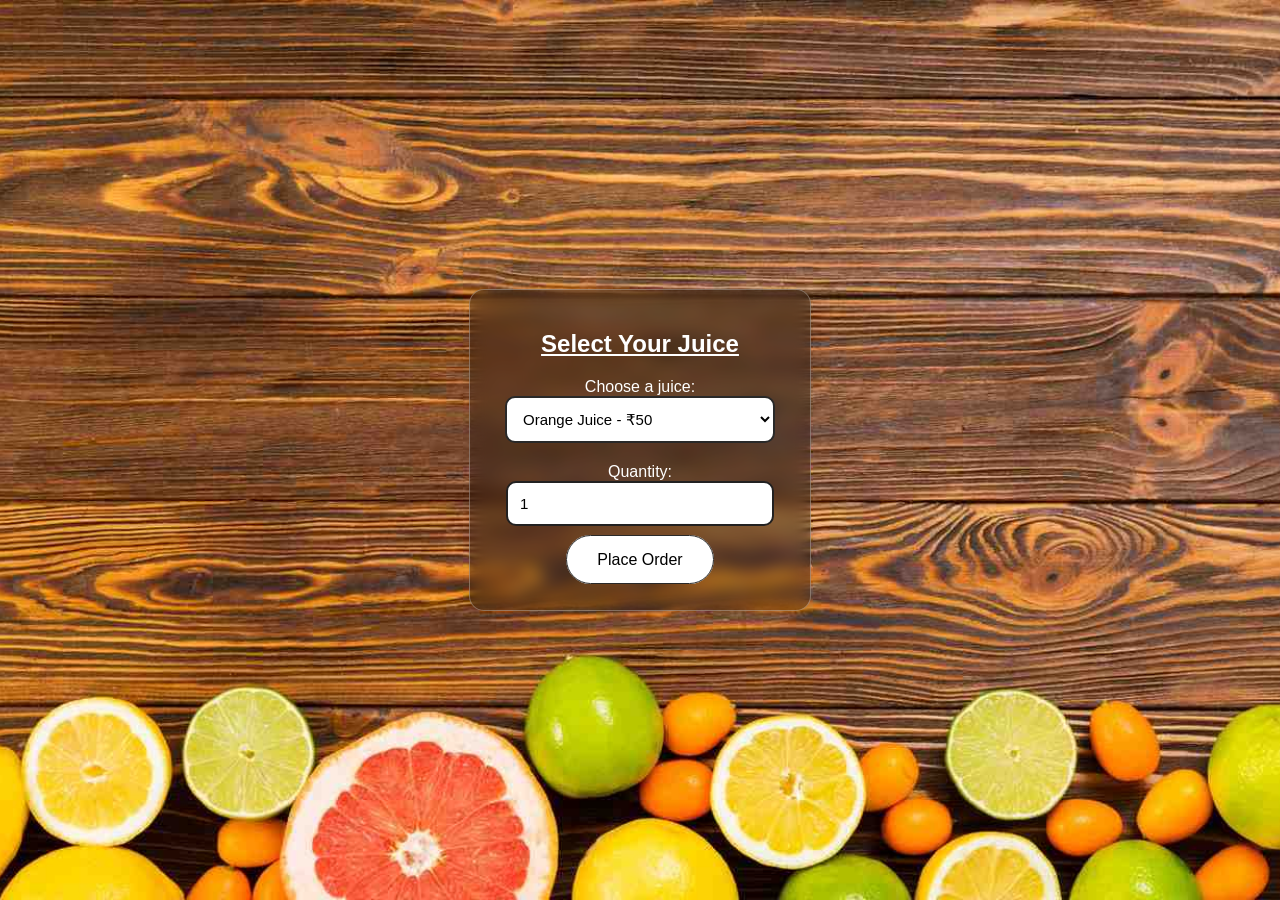
==== juice_orders.html @ 70655a5d "Add files via upload" ====
<!DOCTYPE html>
<html lang="en">
<head>
    <meta charset="UTF-8">
    <meta name="viewport" content="width=device-width, initial-scale=1.0">
    <title>CSS Popup Animation</title>
    <style>
    body {
            font-family: Arial, sans-serif;
            margin: 0;
            padding: 0;
            display: flex;
            justify-content: center;
            align-items: center;
            height: 100vh;
            background-image: url(images/fruit-frame-wooden-background.jpg) ;
            background-size: cover;
            background-position: center;
            
            
            
            
        }

    .orderselect {
        width: 300px;
        height: 280px;
        background: rgba(0,0,0,0.3);
        color: white;
        backdrop-filter: blur(8px);
        border: 1px solid rgba(255, 255, 255, 0.3) ;
        border-radius: 15px;
        box-shadow: 0 0 10px rgba(0, 0, 0, 0.1);
        text-align: center;
        font-family: Arial, sans-serif;
        padding: 20px;
        
    }

    .orderselect select {
            width: 90%;
            padding: 12px;
            font-size: 15px;
            border: 2px solid #292929;
            border-radius: 10px;
            background-color: white;
            cursor: pointer;
            margin-bottom: 20px;
    
    
    }

   
    #popup-toggle {
        display: none;
        }

    .orderselect input[type="number"] {
            width: 80%;
            padding: 12px;
            font-size: 15px;
            border: 2px solid #222121;
            border-radius: 10px;
            margin-bottom: 25px;
        }


        .popup-btn {
            padding: 15px 30px;
            font-size: 16px;
            color: rgb(0, 0, 0);
            background-color: #ffffff;
            border: 1px solid #292929;
            border-radius: 25px;
            cursor: pointer;
            transform: scale(1);
            
            
        
        }

        .popup-btn:hover {
           
            transition: linear 0.25s ;
            transform: scale(1.01);
            font-size: 18px;
            padding: 15px 30px;
        }

    
        .popup {
            position: fixed;
            bottom: 20px;
            right: 20px;
            height: 300px;
            background-color: white;
            padding: 20px;
            border-radius: 10px;
            border-top-right-radius: 40px;
            box-shadow: 0 5px 20px rgba(0, 0, 0, 0.3);
            transform: translateX(400px) translateY(50px);
            opacity: 0;
            transition: all 0.4s;
        }

    
        #popup-toggle:checked ~ .popup {
            transform: translateX(0) translateY(0);
            opacity: 1;
            animation: hidepopup 0.4s 2s forwards;
        }

        @keyframes hidePopup {
            to {
                transform: translateX(400px) translateY(50px);
                opacity: 0;
            }
        }

    
        .popup h2 {
            margin: 0 0 10px 0;
            font-size: 20px;
            color: #333;
        }

        .popup p {
            margin: 0;
            font-size: 14px;
            color: #666;
            line-height: 1.5;
        }
        .grid {
            width: 800px;
            margin-left: 50%;
            margin-right: 50%;

        }

    </style>
</head>

<body>

    <div class="grid" style="place-items: center; display: grid;">
            <div class="orderselect">
                
                <h2 style="text-decoration: underline;font-weight: bolder;">Select Your Juice</h2>
                
                
                <label for="juice" >Choose a juice:</label>
                    <select id="juice" name="juice">
                        <option value="orange" class="juice">Orange Juice - ₹50</option>
                        <option value="strawberry"class="juice">Strawberry Juice - ₹70</option>
                        <option value="apple"class="juice">Apple Juice - ₹60</option>
                        <option value="mango"class="juice">Mango Juice - ₹60</option>
                        <option value="pineapple"class="juice">Pineapple Juice - ₹60</option>
                    </select>
                    
                    <label for="quantity">Quantity:</label>
                    <input type="number" id="quantity" name="quantity" min="1" max="100" value="1">
                    

                    <input type="checkbox" id="popup-toggle">
                    <label for="popup-toggle" class="popup-btn"> Place Order </label>
                    
                    <div class="popup" >
                        <br><br><br>
                        <h2 style="font-family: Arial, Helvetica, sans-serif;font-weight: bolder;font-size: 30px;">✅ Success!</h2>
                        <br><br><br>
                        <p>Your order has been succesefully placed !! </p>
                        <br>
                        <p> Explore more flavours by visiting to our website</p>
                        <br><br>
                        <a href="Home_page.html" style="text-decoration: none; color: blue; font-weight: bold;"> Visit Us </a>
                    </div>
            </div>
    </div>





</body>
</html>
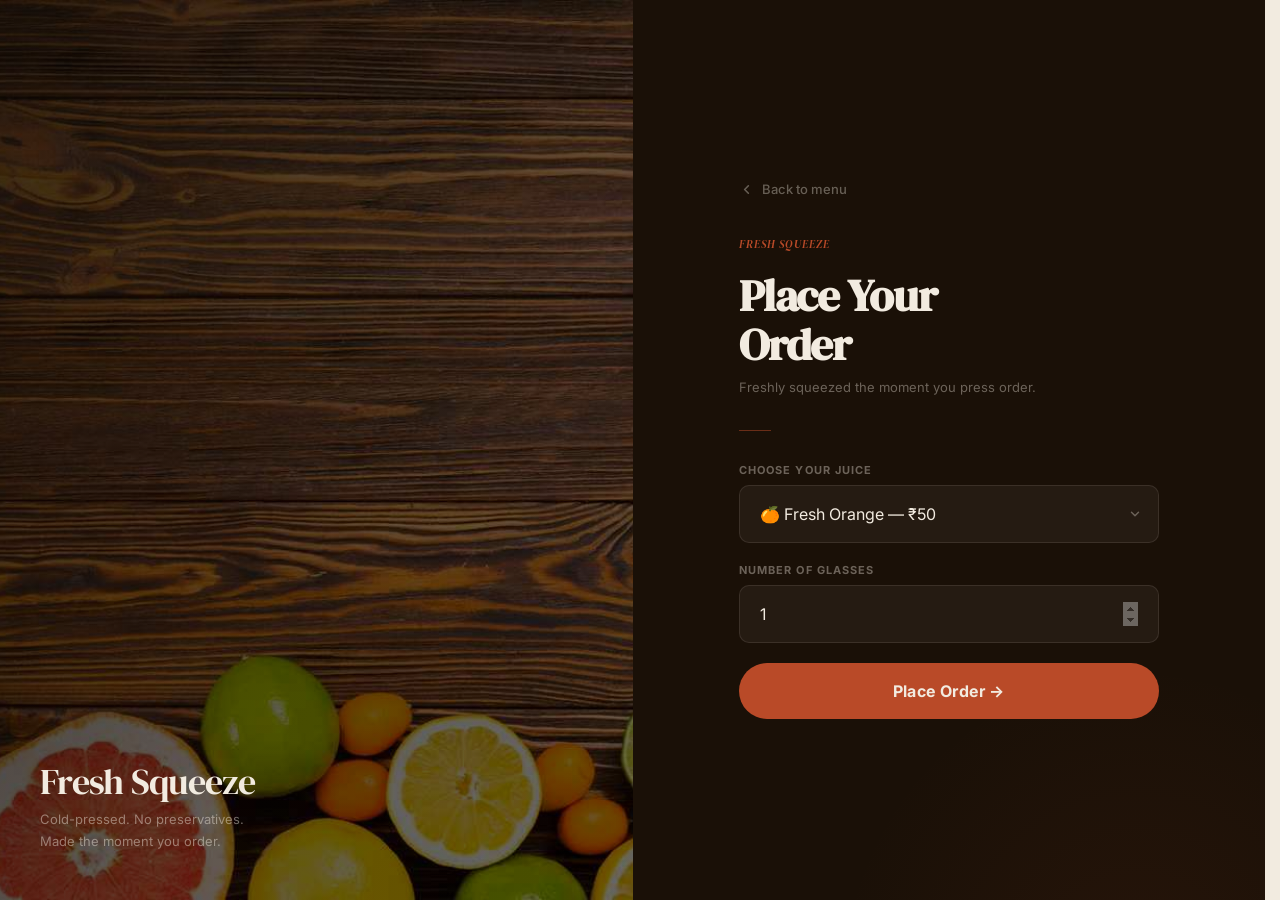
==== commit 3c309d16: "Add files via upload" ====
--- a/juice_orders.html
+++ b/juice_orders.html
@@ -1,185 +1,108 @@
-<!DOCTYPE html>
-<html lang="en">
-<head>
-    <meta charset="UTF-8">
-    <meta name="viewport" content="width=device-width, initial-scale=1.0">
-    <title>CSS Popup Animation</title>
-    <style>
-    body {
-            font-family: Arial, sans-serif;
-            margin: 0;
-            padding: 0;
-            display: flex;
-            justify-content: center;
-            align-items: center;
-            height: 100vh;
-            background-image: url(images/fruit-frame-wooden-background.jpg) ;
-            background-size: cover;
-            background-position: center;
-            
-            
-            
-            
-        }
-
-    .orderselect {
-        width: 300px;
-        height: 280px;
-        background: rgba(0,0,0,0.3);
-        color: white;
-        backdrop-filter: blur(8px);
-        border: 1px solid rgba(255, 255, 255, 0.3) ;
-        border-radius: 15px;
-        box-shadow: 0 0 10px rgba(0, 0, 0, 0.1);
-        text-align: center;
-        font-family: Arial, sans-serif;
-        padding: 20px;
-        
-    }
-
-    .orderselect select {
-            width: 90%;
-            padding: 12px;
-            font-size: 15px;
-            border: 2px solid #292929;
-            border-radius: 10px;
-            background-color: white;
-            cursor: pointer;
-            margin-bottom: 20px;
-    
-    
-    }
-
-   
-    #popup-toggle {
-        display: none;
-        }
-
-    .orderselect input[type="number"] {
-            width: 80%;
-            padding: 12px;
-            font-size: 15px;
-            border: 2px solid #222121;
-            border-radius: 10px;
-            margin-bottom: 25px;
-        }
-
-
-        .popup-btn {
-            padding: 15px 30px;
-            font-size: 16px;
-            color: rgb(0, 0, 0);
-            background-color: #ffffff;
-            border: 1px solid #292929;
-            border-radius: 25px;
-            cursor: pointer;
-            transform: scale(1);
-            
-            
-        
-        }
-
-        .popup-btn:hover {
-           
-            transition: linear 0.25s ;
-            transform: scale(1.01);
-            font-size: 18px;
-            padding: 15px 30px;
-        }
-
-    
-        .popup {
-            position: fixed;
-            bottom: 20px;
-            right: 20px;
-            height: 300px;
-            background-color: white;
-            padding: 20px;
-            border-radius: 10px;
-            border-top-right-radius: 40px;
-            box-shadow: 0 5px 20px rgba(0, 0, 0, 0.3);
-            transform: translateX(400px) translateY(50px);
-            opacity: 0;
-            transition: all 0.4s;
-        }
-
-    
-        #popup-toggle:checked ~ .popup {
-            transform: translateX(0) translateY(0);
-            opacity: 1;
-            animation: hidepopup 0.4s 2s forwards;
-        }
-
-        @keyframes hidePopup {
-            to {
-                transform: translateX(400px) translateY(50px);
-                opacity: 0;
-            }
-        }
-
-    
-        .popup h2 {
-            margin: 0 0 10px 0;
-            font-size: 20px;
-            color: #333;
-        }
-
-        .popup p {
-            margin: 0;
-            font-size: 14px;
-            color: #666;
-            line-height: 1.5;
-        }
-        .grid {
-            width: 800px;
-            margin-left: 50%;
-            margin-right: 50%;
-
-        }
-
-    </style>
-</head>
-
-<body>
-
-    <div class="grid" style="place-items: center; display: grid;">
-            <div class="orderselect">
-                
-                <h2 style="text-decoration: underline;font-weight: bolder;">Select Your Juice</h2>
-                
-                
-                <label for="juice" >Choose a juice:</label>
-                    <select id="juice" name="juice">
-                        <option value="orange" class="juice">Orange Juice - ₹50</option>
-                        <option value="strawberry"class="juice">Strawberry Juice - ₹70</option>
-                        <option value="apple"class="juice">Apple Juice - ₹60</option>
-                        <option value="mango"class="juice">Mango Juice - ₹60</option>
-                        <option value="pineapple"class="juice">Pineapple Juice - ₹60</option>
-                    </select>
-                    
-                    <label for="quantity">Quantity:</label>
-                    <input type="number" id="quantity" name="quantity" min="1" max="100" value="1">
-                    
-
-                    <input type="checkbox" id="popup-toggle">
-                    <label for="popup-toggle" class="popup-btn"> Place Order </label>
-                    
-                    <div class="popup" >
-                        <br><br><br>
-                        <h2 style="font-family: Arial, Helvetica, sans-serif;font-weight: bolder;font-size: 30px;">✅ Success!</h2>
-                        <br><br><br>
-                        <p>Your order has been succesefully placed !! </p>
-                        <br>
-                        <p> Explore more flavours by visiting to our website</p>
-                        <br><br>
-                        <a href="Home_page.html" style="text-decoration: none; color: blue; font-weight: bold;"> Visit Us </a>
-                    </div>
-            </div>
-    </div>
-
-
-
-
-
-</body>
+<!DOCTYPE html>
+<html lang="en">
+<head>
+  <meta charset="UTF-8">
+  <meta name="viewport" content="width=device-width, initial-scale=1.0">
+  <meta name="description" content="Order fresh, cold-pressed juice from Fresh Squeeze. Choose your flavour and quantity — made the moment you order.">
+  <title>Place Order — Fresh Squeeze</title>
+  <link rel="stylesheet" href="stylesheet.css">
+  <link rel="preconnect" href="https://fonts.googleapis.com">
+  <link rel="preconnect" href="https://fonts.gstatic.com" crossorigin>
+  <link href="https://fonts.googleapis.com/css2?family=Inter:ital,wght@0,300;0,400;0,500;0,600;0,700;0,800;0,900;1,300&family=DM+Serif+Display:ital@0;1&display=swap" rel="stylesheet">
+</head>
+<body>
+
+  <div class="order-page" role="main">
+
+    <!-- ── Left decorative panel (desktop) ───────────────── -->
+    <div class="order-page__panel-left" aria-hidden="true">
+      <img src="images/fruit-frame-wooden-background.jpg" alt="">
+      <div class="order-page__panel-overlay"></div>
+      <div class="order-page__panel-text">
+        <div class="order-page__panel-brand">Fresh Squeeze</div>
+        <p class="order-page__panel-tag">Cold-pressed. No preservatives.<br>Made the moment you order.</p>
+      </div>
+    </div>
+
+    <!-- ── Right form panel ──────────────────────────────── -->
+    <div class="order-page__right">
+      <div class="order-card">
+
+        <!-- Back link -->
+        <a href="index.html" class="order-card__back" id="back-to-home">
+          <svg width="15" height="15" viewBox="0 0 24 24" fill="none" stroke="currentColor" stroke-width="2.5" stroke-linecap="round" stroke-linejoin="round" aria-hidden="true">
+            <polyline points="15 18 9 12 15 6"></polyline>
+          </svg>
+          Back to menu
+        </a>
+
+        <!-- Identity -->
+        <div class="order-card__logo" aria-hidden="true">Fresh Squeeze</div>
+
+        <!-- Heading -->
+        <h1 class="order-card__title">Place Your<br>Order</h1>
+        <p class="order-card__sub">Freshly squeezed the moment you press order.</p>
+
+        <!-- Visual separator — same terracotta language as kickers -->
+        <div class="order-card__divider" aria-hidden="true"></div>
+
+        <!-- Hidden checkbox — powers the CSS popup -->
+        <input type="checkbox" id="popup-toggle" aria-hidden="true">
+
+        <!-- Juice selector -->
+        <div class="form-group">
+          <label class="form-label" for="juice">Choose your juice</label>
+          <select class="form-control form-control--select" id="juice" name="juice" aria-required="true">
+            <option value="orange">🍊 Fresh Orange — ₹50</option>
+            <option value="strawberry">🍓 Strawberry Bliss — ₹70</option>
+            <option value="apple">🍏 Crisp Apple — ₹60</option>
+            <option value="mango">🥭 Tropical Mango — ₹60</option>
+            <option value="pineapple">🍍 Golden Pineapple — ₹60</option>
+          </select>
+        </div>
+
+        <!-- Quantity -->
+        <div class="form-group">
+          <label class="form-label" for="quantity">Number of glasses</label>
+          <input
+            class="form-control"
+            type="number"
+            id="quantity"
+            name="quantity"
+            min="1"
+            max="100"
+            value="1"
+            aria-label="Number of glasses"
+          >
+        </div>
+
+        <!-- Submit — label triggers the hidden checkbox -->
+        <label
+          for="popup-toggle"
+          class="btn-submit"
+          id="submit-order-btn"
+          role="button"
+          tabindex="0"
+          onkeydown="if(event.key==='Enter'||event.key===' ')this.click()"
+          aria-label="Place your juice order"
+        >
+          Place Order →
+        </label>
+
+        <!-- Success toast (CSS-only, driven by :checked) -->
+        <div class="order-toast" role="status" aria-live="polite" aria-label="Order confirmation">
+          <span class="order-toast__icon" aria-hidden="true">✅</span>
+          <div>
+            <div class="order-toast__title">Order Placed!</div>
+            <p class="order-toast__msg">Your juice is being pressed right now — it'll be ready in minutes.</p>
+            <a href="index.html" class="order-toast__link" id="toast-home-link">Explore more flavours →</a>
+          </div>
+        </div>
+
+      </div>
+    </div>
+
+  </div>
+
+</body>
 </html>
--- a/stylesheet.css
+++ b/stylesheet.css
@@ -0,0 +1,1567 @@
+/* ============================================================
+   FRESH SQUEEZE — Refined Editorial Stylesheet
+   Deliberately unique. Cohesive. Polished.
+   ============================================================ */
+
+/* ─── Google Fonts ───────────────────────────────────────── */
+@import url('https://fonts.googleapis.com/css2?family=Inter:ital,wght@0,300;0,400;0,500;0,600;0,700;0,800;0,900;1,300&family=DM+Serif+Display:ital@0;1&display=swap');
+
+/* ─── Design Tokens ──────────────────────────────────────── */
+:root {
+  /* Core palette */
+  --c-ink:         #0E0A06;
+  --c-earth:       #1A1007;
+  --c-earth-deep:  #110C04;   /* footer separator, slightly darker than sections */
+  --c-terracotta:  #B94A28;
+  --c-rust:        #8A3015;
+  --c-cream:       #F2EBE0;
+  --c-parchment:   #EDE3D5;
+  --c-sand:        #9E8C7A;   /* refined — was too light at #C9BAA8, lacked contrast */
+  --c-sand-light:  #C9BAA8;   /* use for very subtle decorative text */
+  --c-sage:        #3D6B5E;
+
+  /* Typography */
+  --f-display: 'DM Serif Display', Georgia, serif;
+  --f-body:    'Inter', system-ui, -apple-system, sans-serif;
+
+  /* Type scale */
+  --t-xs:   0.6875rem;   /* 11px */
+  --t-sm:   0.8125rem;   /* 13px */
+  --t-base: 1rem;        /* 16px */
+  --t-md:   1.125rem;    /* 18px */
+  --t-lg:   1.375rem;    /* 22px */
+  --t-xl:   1.75rem;     /* 28px */
+  --t-2xl:  2.25rem;     /* 36px */
+  --t-3xl:  3rem;        /* 48px */
+  --t-4xl:  4rem;        /* 64px */
+  --t-huge: clamp(3.75rem, 8.5vw, 7rem);
+
+  /* Spacing — 4px base, doubled intervals */
+  --s-1:  0.25rem;   /*  4px */
+  --s-2:  0.5rem;    /*  8px */
+  --s-3:  0.75rem;   /* 12px */
+  --s-4:  1rem;      /* 16px */
+  --s-5:  1.25rem;   /* 20px */
+  --s-6:  1.5rem;    /* 24px */
+  --s-8:  2rem;      /* 32px */
+  --s-10: 2.5rem;    /* 40px */
+  --s-12: 3rem;      /* 48px */
+  --s-16: 4rem;      /* 64px */
+  --s-20: 5rem;      /* 80px */
+  --s-24: 6rem;      /* 96px */
+  --s-32: 8rem;      /* 128px */
+
+  /* Section rhythm — shared vertical padding for all full-width sections */
+  --section-v: var(--s-24);
+
+  /* Radii */
+  --r-sm:   4px;
+  --r-md:   10px;
+  --r-lg:   18px;
+  --r-xl:   26px;
+  --r-pill: 9999px;
+
+  /* Shadows */
+  --sh-card: 0 2px 8px rgba(14,10,6,0.06), 0 6px 32px rgba(14,10,6,0.04);
+  --sh-lift: 0 12px 48px rgba(14,10,6,0.14), 0 4px 12px rgba(14,10,6,0.06);
+  --sh-terra: 0 6px 28px rgba(185,74,40,0.28);
+
+  /* Easing */
+  --ease-out:  cubic-bezier(0.22, 1, 0.36, 1);
+  --ease-expo: cubic-bezier(0.16, 1, 0.3, 1);
+  --dur-fast:  160ms;
+  --dur-mid:   300ms;
+  --dur-slow:  560ms;
+
+  --nav-h: 68px;
+}
+
+/* ─── Reset ──────────────────────────────────────────────── */
+*, *::before, *::after { box-sizing: border-box; margin: 0; padding: 0; }
+
+html {
+  scroll-behavior: smooth;
+  font-size: 16px;
+  /* Prevent layout shift from scrollbar appearing */
+  scrollbar-gutter: stable;
+}
+
+body {
+  font-family: var(--f-body);
+  color: var(--c-ink);
+  background: var(--c-cream);
+  overflow-x: hidden;
+  -webkit-font-smoothing: antialiased;
+  -moz-osx-font-smoothing: grayscale;
+}
+
+img { display: block; max-width: 100%; }
+a { text-decoration: none; color: inherit; }
+address { font-style: normal; }
+
+/* ─── Reveal utility — CSS scroll-driven, zero JS ──────── */
+/*
+  Fallback (browsers without animation-timeline: view):
+  elements are always visible — no hidden flash, graceful.
+*/
+.u-reveal,
+.u-reveal--left { opacity: 1; transform: none; }
+
+/*
+  Progressive enhancement: where supported, elements animate
+  in from below / left as they enter the viewport.
+*/
+@supports (animation-timeline: view()) {
+  @keyframes reveal-up {
+    from { opacity: 0; transform: translateY(22px); }
+    to   { opacity: 1; transform: none; }
+  }
+  @keyframes reveal-left {
+    from { opacity: 0; transform: translateX(-22px); }
+    to   { opacity: 1; transform: none; }
+  }
+
+  .u-reveal {
+    animation: reveal-up linear both;
+    animation-timeline: view();
+    animation-range: entry 0% entry 24%;
+  }
+  .u-reveal--left {
+    animation: reveal-left linear both;
+    animation-timeline: view();
+    animation-range: entry 0% entry 24%;
+  }
+
+  /* Stagger siblings by shifting the entry range slightly */
+  .u-delay-1 { animation-range: entry 3%  entry 27%; }
+  .u-delay-2 { animation-range: entry 6%  entry 30%; }
+  .u-delay-3 { animation-range: entry 10% entry 34%; }
+  .u-delay-4 { animation-range: entry 14% entry 38%; }
+}
+
+/* ─── Shared kicker pattern ──────────────────────────────── */
+/*
+  All section kickers follow the same visual grammar:
+  — line — LABEL TEXT —
+  This creates visual rhythm across all sections.
+*/
+.kicker {
+  display: inline-flex;
+  align-items: center;
+  gap: var(--s-3);
+  font-size: var(--t-xs);
+  font-weight: 700;
+  letter-spacing: 0.14em;
+  text-transform: uppercase;
+  color: var(--c-terracotta);
+  margin-bottom: var(--s-4);
+}
+
+.kicker::before {
+  content: '';
+  display: block;
+  width: 24px;
+  height: 1.5px;
+  background: var(--c-terracotta);
+  flex-shrink: 0;
+}
+
+/* On dark backgrounds the kicker colour is the same terracotta — it works */
+
+/* Hide the checkbox — it only acts as state holder */
+.nav-toggle__input { display: none; }
+
+/* ─── NAV ────────────────────────────────────────────────── */
+/*
+  Fallback (no scroll-driven animation support):
+  nav is always frosted glass — readable on all backgrounds.
+*/
+.nav {
+  position: fixed;
+  top: 0; left: 0; right: 0;
+  z-index: 200;
+  height: var(--nav-h);
+  display: flex;
+  align-items: center;
+  pointer-events: none;
+  /* Frosted default — always readable */
+  background: rgba(242, 235, 224, 0.94);
+  backdrop-filter: blur(20px) saturate(160%);
+  -webkit-backdrop-filter: blur(20px) saturate(160%);
+  border-bottom: 1px solid rgba(14,10,6,0.07);
+}
+
+/*
+  Progressive enhancement: scroll-driven animation.
+  At scroll=0  → nav is fully transparent (on dark hero).
+  At scroll=80px → nav fully frosted (on any other section).
+  Chrome 115+, Firefox 110+, Safari 18+ support this.
+*/
+@supports (animation-timeline: scroll()) {
+  @keyframes nav-frost {
+    from {
+      background: rgba(242,235,224,0);
+      backdrop-filter: blur(0px);
+      -webkit-backdrop-filter: blur(0px);
+      border-bottom-color: transparent;
+    }
+    to {
+      background: rgba(242,235,224,0.94);
+      backdrop-filter: blur(20px) saturate(160%);
+      -webkit-backdrop-filter: blur(20px) saturate(160%);
+      border-bottom-color: rgba(14,10,6,0.07);
+    }
+  }
+  .nav {
+    background: rgba(242,235,224,0);
+    backdrop-filter: blur(0px);
+    -webkit-backdrop-filter: blur(0px);
+    border-bottom-color: transparent;
+    animation: nav-frost linear both;
+    animation-timeline: scroll(root block);
+    animation-range: 0px 80px;
+  }
+}
+
+.nav__inner {
+  width: 100%;
+  padding: 0 var(--s-10);
+  display: flex;
+  align-items: center;
+  justify-content: space-between;
+  pointer-events: all;
+}
+
+.nav__logo {
+  font-family: var(--f-display);
+  font-size: 1.2rem;
+  letter-spacing: -0.01em;
+  line-height: 1;
+  /* Fallback: always ink (readable on frosted nav) */
+  color: var(--c-ink);
+}
+/* Scroll-driven: cream at top → ink when scrolled */
+@supports (animation-timeline: scroll()) {
+  @keyframes nav-logo {
+    from { color: var(--c-cream); }
+    to   { color: var(--c-ink); }
+  }
+  .nav__logo {
+    color: var(--c-cream);
+    animation: nav-logo linear both;
+    animation-timeline: scroll(root block);
+    animation-range: 0px 80px;
+  }
+}
+
+.nav__cta {
+  font-size: var(--t-sm);
+  font-weight: 700;
+  color: var(--c-cream);
+  background: var(--c-terracotta);
+  padding: 0.45rem var(--s-5);
+  border-radius: var(--r-pill);
+  letter-spacing: 0.01em;
+  line-height: 1.5;
+  transition: background var(--dur-fast), box-shadow var(--dur-mid), transform var(--dur-fast);
+}
+.nav__cta:hover {
+  background: var(--c-rust);
+  box-shadow: var(--sh-terra);
+  transform: translateY(-1px);
+}
+
+.nav__links {
+  display: flex;
+  align-items: center;
+  gap: var(--s-8);
+  list-style: none;
+}
+.nav__links a {
+  font-size: var(--t-sm);
+  font-weight: 500;
+  letter-spacing: 0.01em;
+  position: relative;
+  /* Fallback: always sand (readable on frosted nav) */
+  color: var(--c-sand);
+  transition: color var(--dur-fast);
+}
+/* Scroll-driven: bright cream at top → sand when scrolled */
+@supports (animation-timeline: scroll()) {
+  @keyframes nav-link {
+    from { color: rgba(242,235,224,0.75); }
+    to   { color: var(--c-sand); }
+  }
+  .nav__links a {
+    color: rgba(242,235,224,0.75);
+    animation: nav-link linear both;
+    animation-timeline: scroll(root block);
+    animation-range: 0px 80px;
+  }
+}
+.nav__links a:hover { color: var(--c-ink); }
+
+/* Animated underline on hover */
+.nav__links a::after {
+  content: '';
+  position: absolute;
+  bottom: -2px; left: 0;
+  width: 100%; height: 1px;
+  background: currentColor;
+  transform: scaleX(0);
+  transform-origin: right;
+  transition: transform var(--dur-mid) var(--ease-expo);
+}
+.nav__links a:hover::after {
+  transform: scaleX(1);
+  transform-origin: left;
+}
+
+/* ── Hamburger label — visible on mobile only ────────────── */
+.nav__hamburger {
+  display: none;               /* shown via media query */
+  flex-direction: column;
+  justify-content: center;
+  align-items: center;
+  gap: 5px;
+  width: 40px;
+  height: 40px;
+  cursor: pointer;
+  padding: 6px;
+  border-radius: var(--r-md);
+  transition: background var(--dur-fast);
+  flex-shrink: 0;
+  user-select: none;
+}
+.nav__hamburger:hover { background: rgba(242,235,224,0.10); }
+
+.nav__hamburger-line {
+  display: block;
+  width: 22px;
+  height: 1.5px;
+  border-radius: 2px;
+  transform-origin: center;
+  /* Fallback: always ink to match frosted nav */
+  background: var(--c-ink);
+  transition:
+    transform 0.35s var(--ease-expo),
+    opacity   0.25s var(--ease-out),
+    background var(--dur-mid);
+}
+/* Scroll-driven: cream at top → ink when scrolled */
+@supports (animation-timeline: scroll()) {
+  @keyframes nav-line {
+    from { background: var(--c-cream); }
+    to   { background: var(--c-ink); }
+  }
+  .nav__hamburger-line {
+    background: var(--c-cream);
+    animation: nav-line linear both;
+    animation-timeline: scroll(root block);
+    animation-range: 0px 80px;
+  }
+}
+
+/* ✕ animation when checkbox is checked */
+#nav-toggle:checked ~ nav .nav__hamburger-line:nth-child(1) {
+  transform: translateY(6.5px) rotate(45deg);
+}
+#nav-toggle:checked ~ nav .nav__hamburger-line:nth-child(2) {
+  opacity: 0;
+  transform: scaleX(0);
+}
+#nav-toggle:checked ~ nav .nav__hamburger-line:nth-child(3) {
+  transform: translateY(-6.5px) rotate(-45deg);
+}
+
+/* ── Mobile nav drawer — driven by checkbox, no JS ────────── */
+.mobile-nav {
+  position: fixed;
+  top: var(--nav-h);
+  left: 0; right: 0;
+  z-index: 190;
+  background: var(--c-earth);
+  border-bottom: 1px solid rgba(242,235,224,0.08);
+  padding: var(--s-6) var(--s-6) var(--s-8);
+  display: flex;
+  flex-direction: column;
+  gap: var(--s-6);
+  /* Hidden state */
+  transform: translateY(-8px);
+  opacity: 0;
+  pointer-events: none;
+  visibility: hidden;
+  transition:
+    transform 0.38s var(--ease-expo),
+    opacity   0.32s var(--ease-out),
+    visibility 0s linear 0.38s;
+}
+/* Open state: checkbox sibling selector — no JS at all */
+#nav-toggle:checked ~ .mobile-nav {
+  transform: translateY(0);
+  opacity: 1;
+  pointer-events: all;
+  visibility: visible;
+  transition:
+    transform 0.38s var(--ease-expo),
+    opacity   0.32s var(--ease-out),
+    visibility 0s linear 0s;
+}
+
+.mobile-nav__links {
+  list-style: none;
+  display: flex;
+  flex-direction: column;
+  gap: 2px;
+}
+.mobile-nav__link {
+  display: block;
+  padding: var(--s-4) var(--s-2);
+  font-size: var(--t-xl);
+  font-family: var(--f-display);
+  color: rgba(242,235,224,0.65);
+  letter-spacing: -0.01em;
+  border-bottom: 1px solid rgba(242,235,224,0.06);
+  transition: color var(--dur-fast), padding-left var(--dur-mid) var(--ease-expo);
+  text-decoration: none;
+}
+.mobile-nav__link:hover {
+  color: var(--c-cream);
+  padding-left: var(--s-4);
+}
+
+.mobile-nav__cta {
+  display: inline-flex;
+  align-items: center;
+  gap: var(--s-2);
+  padding: var(--s-4) var(--s-6);
+  background: var(--c-terracotta);
+  color: var(--c-cream);
+  font-size: var(--t-base);
+  font-weight: 700;
+  border-radius: var(--r-pill);
+  letter-spacing: 0.02em;
+  width: 100%;
+  justify-content: center;
+  transition: background var(--dur-fast), box-shadow var(--dur-mid);
+  text-decoration: none;
+  margin-top: var(--s-2);
+}
+.mobile-nav__cta:hover {
+  background: var(--c-rust);
+  box-shadow: var(--sh-terra);
+}
+
+/* ─── HERO — asymmetric split ────────────────────────────── */
+.hero {
+  display: grid;
+  grid-template-columns: 55fr 45fr;
+  min-height: 100vh;
+}
+
+.hero__left {
+  background: var(--c-earth);
+  position: relative;
+  display: flex;
+  flex-direction: column;
+  justify-content: center;          /* centred vertically — more balanced */
+  padding: calc(var(--nav-h) + var(--s-16)) var(--s-10) var(--s-16);
+  overflow: hidden;
+}
+
+.hero__left-texture {
+  position: absolute;
+  inset: 0;
+  background:
+    radial-gradient(ellipse 65% 55% at 110% 95%, rgba(185,74,40,0.16) 0%, transparent 60%),
+    radial-gradient(ellipse 45% 45% at -10% 15%, rgba(61,107,94,0.10) 0%, transparent 55%);
+  pointer-events: none;
+}
+
+.hero__eyebrow {
+  display: flex;
+  align-items: center;
+  gap: var(--s-3);
+  font-size: var(--t-xs);
+  font-weight: 700;
+  letter-spacing: 0.14em;
+  text-transform: uppercase;
+  color: var(--c-terracotta);
+  margin-bottom: var(--s-6);
+  opacity: 0;
+  animation: hero-rise 0.8s var(--ease-expo) 0.3s forwards;
+}
+.hero__eyebrow-line {
+  display: block;
+  width: 28px;
+  height: 1.5px;
+  background: var(--c-terracotta);
+}
+
+.hero__title {
+  font-family: var(--f-display);
+  font-size: var(--t-huge);
+  color: var(--c-cream);
+  line-height: 1.04;
+  letter-spacing: -0.025em;
+  margin-bottom: var(--s-5);
+  opacity: 0;
+  animation: hero-rise 0.9s var(--ease-expo) 0.45s forwards;
+}
+.hero__title em {
+  font-style: italic;
+  color: var(--c-terracotta);
+}
+
+.hero__desc {
+  font-size: var(--t-sm);
+  color: rgba(242,235,224,0.52);
+  max-width: 36ch;
+  line-height: 1.75;
+  margin-bottom: var(--s-10);
+  opacity: 0;
+  animation: hero-rise 0.9s var(--ease-expo) 0.6s forwards;
+}
+
+.hero__actions {
+  display: flex;
+  align-items: center;
+  gap: var(--s-3);
+  opacity: 0;
+  animation: hero-rise 0.9s var(--ease-expo) 0.75s forwards;
+  flex-wrap: wrap;
+}
+
+/* Right panel */
+.hero__right {
+  position: relative;
+  overflow: hidden;
+  background: var(--c-earth-deep);
+}
+
+.hero__right img {
+  position: absolute;
+  inset: 0;
+  width: 100%;
+  height: 100%;
+  object-fit: cover;
+  object-position: center 30%;
+  filter: brightness(0.68) saturate(1.12);
+  transition: transform 9s ease-out;
+}
+.hero__right:hover img { transform: scale(1.04); }
+
+.hero__float-badge {
+  position: absolute;
+  bottom: var(--s-10);
+  left: var(--s-6);
+  background: rgba(242,235,224,0.08);
+  backdrop-filter: blur(24px) saturate(160%);
+  -webkit-backdrop-filter: blur(24px) saturate(160%);
+  border: 1px solid rgba(242,235,224,0.15);
+  border-radius: var(--r-lg);
+  padding: var(--s-4) var(--s-5);
+  color: var(--c-cream);
+  opacity: 0;
+  animation: hero-rise 1s var(--ease-expo) 1.1s forwards;
+}
+.hero__float-badge-label {
+  font-size: var(--t-xs);
+  font-weight: 600;
+  letter-spacing: 0.1em;
+  text-transform: uppercase;
+  opacity: 0.55;
+  margin-bottom: var(--s-1);
+}
+.hero__float-badge-value {
+  font-family: var(--f-display);
+  font-size: var(--t-xl);
+  line-height: 1.1;
+}
+
+.hero__right-tag {
+  position: absolute;
+  top: 50%;
+  right: var(--s-4);
+  transform: translateY(-50%) rotate(90deg);
+  font-size: var(--t-xs);
+  font-weight: 600;
+  letter-spacing: 0.2em;
+  text-transform: uppercase;
+  color: rgba(242,235,224,0.22);
+}
+
+/* ─── BUTTONS — unified system ───────────────────────────── */
+.btn-solid {
+  display: inline-flex;
+  align-items: center;
+  gap: var(--s-2);
+  padding: 0.6rem var(--s-5);
+  background: var(--c-terracotta);
+  color: var(--c-cream);
+  font-family: var(--f-body);
+  font-size: var(--t-sm);
+  font-weight: 700;
+  border-radius: var(--r-pill);
+  letter-spacing: 0.025em;
+  line-height: 1.5;
+  border: none;
+  cursor: pointer;
+  transition:
+    background var(--dur-fast),
+    box-shadow var(--dur-mid),
+    transform var(--dur-fast);
+  white-space: nowrap;
+}
+.btn-solid:hover {
+  background: var(--c-rust);
+  box-shadow: var(--sh-terra);
+  transform: translateY(-2px);
+}
+.btn-solid:active { transform: translateY(0); }
+
+.btn-ghost {
+  display: inline-flex;
+  align-items: center;
+  gap: var(--s-2);
+  padding: 0.6rem var(--s-5);
+  background: transparent;
+  color: rgba(242,235,224,0.6);
+  font-family: var(--f-body);
+  font-size: var(--t-sm);
+  font-weight: 500;
+  border-radius: var(--r-pill);
+  border: 1px solid rgba(242,235,224,0.20);
+  letter-spacing: 0.025em;
+  line-height: 1.5;
+  cursor: pointer;
+  transition: color var(--dur-fast), border-color var(--dur-mid);
+  white-space: nowrap;
+}
+.btn-ghost:hover {
+  color: var(--c-cream);
+  border-color: rgba(242,235,224,0.48);
+}
+
+/* ─── MARQUEE ────────────────────────────────────────────── */
+.marquee {
+  background: var(--c-terracotta);
+  padding: var(--s-3) 0;
+  overflow: hidden;
+  white-space: nowrap;
+}
+.marquee__track {
+  display: inline-flex;
+  animation: marquee-scroll 26s linear infinite;
+}
+.marquee__item {
+  display: inline-flex;
+  align-items: center;
+  gap: var(--s-4);
+  font-size: var(--t-xs);
+  font-weight: 700;
+  letter-spacing: 0.16em;
+  text-transform: uppercase;
+  color: rgba(242,235,224,0.85);
+  padding-right: var(--s-8);
+}
+.marquee__dot {
+  width: 3px;
+  height: 3px;
+  border-radius: 50%;
+  background: rgba(242,235,224,0.45);
+  flex-shrink: 0;
+}
+
+@keyframes marquee-scroll {
+  from { transform: translateX(0); }
+  to   { transform: translateX(-50%); }
+}
+
+
+/* ─── MENU — sequential wave layout ─────────────────────── */
+.menu {
+  background: var(--c-earth);
+  padding: var(--section-v) 0;
+}
+.menu--dark { background: var(--c-earth); }
+
+.menu__header {
+  padding: 0 var(--s-10) var(--s-12);
+  display: flex;
+  align-items: flex-end;
+  justify-content: space-between;
+  gap: var(--s-8);
+}
+.menu__title {
+  font-family: var(--f-display);
+  font-size: clamp(2.4rem, 5vw, 3.75rem);
+  line-height: 1.06;
+  letter-spacing: -0.025em;
+  color: var(--c-ink);
+  max-width: 12ch;
+  margin-top: var(--s-3);
+}
+.menu__title--light { color: var(--c-cream); }
+.menu__header-right { max-width: 26ch; text-align: right; padding-bottom: var(--s-1); }
+.menu__subtitle { font-size: var(--t-sm); color: var(--c-sand); line-height: 1.75; margin-bottom: var(--s-5); }
+.menu__subtitle--light { color: rgba(242,235,224,0.52); }
+
+/* ─── Wave outer — scrollable on small screens ───────────── */
+.wave-outer {
+  overflow-x: auto;
+  /* top padding = rise height + breathing room so the card isn't clipped */
+  padding: 56px var(--s-10) var(--s-12);
+  scrollbar-width: none;
+  -webkit-overflow-scrolling: touch;
+  scroll-snap-type: x proximity;
+}
+.wave-outer::-webkit-scrollbar { display: none; }
+
+/* ─── Wave track — horizontal flex row ───────────────────── */
+.wave-track {
+  display: flex;
+  gap: 18px;
+  /* Allows natural width on large screens, overflows on small */
+  min-width: max-content;
+  margin: 0 auto;
+  /* Centre the track within the scroller on wide viewports */
+  width: 100%;
+  justify-content: center;
+}
+
+/* ─── Animation wrapper — owns translateY ────────────────── */
+/*
+  N = 6 cards  |  slot = 0.65s  |  total cycle = 3.9s
+  Each card rises in its first 14% of the cycle (≈ 0.55s), then rests.
+  Staggered via CSS custom property --i (0–5).
+*/
+.wcard-lift {
+  flex: 1 0 clamp(140px, 14vw, 205px);
+  max-width: 205px;
+  scroll-snap-align: start;
+
+  /*
+    2.4s cycle  |  N=6  |  phase gap = 2.4/6 = 0.4s
+    delay = (5 - i) * -0.4s  → wave is already mid-sweep on page load,
+    peak travels left→right (card 0 rises first, then 1, 2 … 5).
+  */
+  animation: wave-float 2.4s ease-in-out calc((5 - var(--i, 0)) * -0.4s) infinite;
+  will-change: transform;
+}
+
+/* Hover: pause animation on this card, keep others going */
+.wcard-lift:hover {
+  animation-play-state: paused;
+  /* freeze card at the top of its arc for instant highlight */
+}
+
+/* ─── Wave-float keyframe — full continuous sine arc ─────── */
+/*
+  Each card runs this same 2.4s keyframe but at a different phase
+  (controlled by animation-delay).  At any instant, the six cards
+  sit at six evenly-spaced points on a sine curve → connected wave.
+
+  ease-in-out on a symmetric 0→peak→0 keyframe ≈ sin(π·t/T):
+  smooth acceleration and deceleration at top and bottom.
+*/
+@keyframes wave-float {
+  0%   { transform: translateY(0);     }
+  50%  { transform: translateY(-34px); }
+  100% { transform: translateY(0);     }
+}
+
+/* ─── Glass card — visual layer ──────────────────────────── */
+.wcard {
+  border-radius: 20px;
+  overflow: hidden;
+  background: rgba(255, 255, 255, 0.08);
+  backdrop-filter: blur(18px) saturate(140%);
+  -webkit-backdrop-filter: blur(18px) saturate(140%);
+  border: 1px solid rgba(255, 255, 255, 0.13);
+  box-shadow:
+    0 8px 32px rgba(0, 0, 0, 0.30),
+    0 2px 6px rgba(0, 0, 0, 0.18),
+    inset 0 1px 0 rgba(255, 255, 255, 0.10);
+  color: var(--c-cream);
+  cursor: pointer;
+  transition:
+    background var(--dur-mid),
+    border-color var(--dur-mid),
+    box-shadow var(--dur-mid);
+}
+
+/* Hover highlight on the visual card (not the lift wrapper) */
+.wcard-lift:hover .wcard {
+  background: rgba(255, 255, 255, 0.15);
+  border-color: rgba(185, 74, 40, 0.50);
+  box-shadow:
+    0 16px 48px rgba(0, 0, 0, 0.45),
+    0 4px 16px rgba(185, 74, 40, 0.22),
+    inset 0 1px 0 rgba(255, 255, 255, 0.18);
+}
+
+/* ─── Card media ─────────────────────────────────────────── */
+.wcard__media {
+  position: relative;
+  height: 150px;
+  overflow: hidden;
+}
+.wcard__media img {
+  width: 100%;
+  height: 100%;
+  object-fit: cover;
+  display: block;
+  filter: brightness(0.82) saturate(1.15);
+  transition: transform 0.55s var(--ease-expo), filter 0.4s;
+}
+.wcard-lift:hover .wcard__media img {
+  transform: scale(1.06);
+  filter: brightness(0.92) saturate(1.2);
+}
+
+/* Mix card — no image */
+.wcard__media--mix {
+  display: flex;
+  align-items: center;
+  justify-content: center;
+  background: radial-gradient(ellipse at center,
+    rgba(185, 74, 40, 0.22) 0%, transparent 68%);
+}
+.wcard__mix-glyph {
+  font-size: 3rem;
+  color: var(--c-terracotta);
+  opacity: 0.85;
+  transition: transform 0.5s var(--ease-expo);
+}
+.wcard-lift:hover .wcard__mix-glyph {
+  transform: rotate(30deg) scale(1.15);
+}
+
+/* Badge */
+.wcard__badge {
+  position: absolute;
+  top: 9px;
+  left: 9px;
+  font-size: 0.58rem;
+  font-weight: 700;
+  letter-spacing: 0.1em;
+  text-transform: uppercase;
+  color: var(--c-cream);
+  background: var(--c-terracotta);
+  border-radius: var(--r-pill);
+  padding: 2px 8px;
+  pointer-events: none;
+}
+
+/* ─── Card body ──────────────────────────────────────────── */
+.wcard__body { padding: 14px 14px 12px; }
+
+.wcard__name {
+  font-family: var(--f-display);
+  font-size: 1.15rem;
+  font-weight: 700;
+  color: var(--c-cream);
+  line-height: 1.18;
+  letter-spacing: -0.01em;
+  margin-bottom: 5px;
+}
+.wcard__desc {
+  font-size: 0.70rem;
+  color: rgba(242, 235, 224, 0.48);
+  line-height: 1.6;
+  margin-bottom: 12px;
+  transition: color var(--dur-mid);
+}
+.wcard-lift:hover .wcard__desc { color: rgba(242, 235, 224, 0.72); }
+
+.wcard__footer {
+  display: flex;
+  align-items: center;
+  justify-content: space-between;
+  gap: 8px;
+}
+.wcard__price {
+  font-family: var(--f-display);
+  font-size: 1.3rem;
+  font-weight: 800;
+  color: var(--c-terracotta);
+  letter-spacing: -0.025em;
+  line-height: 1;
+}
+.wcard__btn {
+  font-size: 0.68rem;
+  font-weight: 700;
+  color: var(--c-cream);
+  background: var(--c-terracotta);
+  border-radius: var(--r-pill);
+  padding: 5px 12px;
+  letter-spacing: 0.05em;
+  text-decoration: none;
+  white-space: nowrap;
+  transition: background var(--dur-fast), box-shadow var(--dur-mid);
+}
+.wcard__btn:hover {
+  background: var(--c-rust);
+  box-shadow: var(--sh-terra);
+}
+
+/* Mix it Up variant */
+.wcard--mix {
+  background: rgba(185, 74, 40, 0.10);
+  border-color: rgba(185, 74, 40, 0.20);
+}
+.wcard-lift--mix:hover .wcard {
+  background: rgba(185, 74, 40, 0.18);
+}
+
+
+
+  color: rgba(242, 235, 224, 0.2);
+  pointer-events: none;
+  white-space: nowrap;
+}
+
+
+
+
+/* ─── MANIFESTO — typographic pull-quote ────────────────── */
+/*
+  Sits between menu (cream) and about (dark earth).
+  Given a slightly deeper cream tint to ease the transition.
+*/
+.manifesto {
+  background: var(--c-parchment);
+  padding: var(--section-v) var(--s-10);
+  display: flex;
+  flex-direction: column;
+  align-items: flex-start;
+  position: relative;
+  overflow: hidden;
+}
+.manifesto::after {
+  content: '"';
+  font-family: var(--f-display);
+  font-size: 38vw;
+  line-height: 0.75;
+  color: rgba(14,10,6,0.04);
+  position: absolute;
+  bottom: -5rem;
+  right: -1rem;
+  pointer-events: none;
+  user-select: none;
+}
+.manifesto__quote {
+  font-family: var(--f-display);
+  font-size: clamp(2.25rem, 5.2vw, 4.75rem);
+  line-height: 1.1;
+  letter-spacing: -0.025em;
+  color: var(--c-ink);
+  max-width: 20ch;
+  margin-bottom: var(--s-8);
+  position: relative;
+  z-index: 1;
+}
+.manifesto__quote em {
+  font-style: italic;
+  color: var(--c-terracotta);
+}
+.manifesto__sig {
+  font-size: var(--t-sm);
+  color: var(--c-sand);
+  font-style: italic;
+  position: relative;
+  z-index: 1;
+}
+
+/* ─── ABOUT / WHY US — dark editorial ───────────────────── */
+.about {
+  background: var(--c-earth);
+  position: relative;
+  overflow: hidden;
+}
+
+/*
+  Transition wedge from parchment (manifesto)→ earth (about).
+  The ::before creates a smooth diagonal cut that "arrives" from cream.
+*/
+.about::before {
+  content: '';
+  display: block;
+  background: var(--c-parchment);
+  height: 5vw;
+  min-height: 40px;
+  clip-path: polygon(0 0, 100% 0, 100% 0, 0 100%);
+}
+
+.about__inner {
+  padding: var(--s-16) var(--s-10) var(--section-v);
+}
+
+.about__heading-block {
+  margin-bottom: var(--s-16);
+}
+
+.about__title {
+  font-family: var(--f-display);
+  font-size: clamp(2.4rem, 4.8vw, 3.75rem);
+  color: var(--c-cream);
+  line-height: 1.06;
+  letter-spacing: -0.025em;
+  max-width: 18ch;
+  margin-top: var(--s-3);
+}
+.about__title em {
+  font-style: italic;
+  color: rgba(242,235,224,0.38);
+}
+
+/* Reasons grid */
+.reasons {
+  display: grid;
+  grid-template-columns: repeat(3, 1fr);
+  gap: 1px;
+  background: rgba(242,235,224,0.06);
+  border: 1px solid rgba(242,235,224,0.06);
+  border-radius: var(--r-xl);
+  overflow: hidden;
+}
+.reason {
+  padding: var(--s-8);
+  background: var(--c-earth);
+  position: relative;
+  transition: background var(--dur-mid);
+}
+.reason:hover {
+  background: rgba(242,235,224,0.025);
+}
+
+/* Ghost number (decorative) */
+.reason__num {
+  font-family: var(--f-display);
+  font-size: 4.5rem;
+  line-height: 1;
+  color: rgba(242,235,224,0.055);
+  position: absolute;
+  top: var(--s-4);
+  right: var(--s-5);
+  letter-spacing: -0.04em;
+  pointer-events: none;
+  user-select: none;
+}
+.reason__index {
+  font-size: var(--t-xs);
+  font-weight: 700;
+  letter-spacing: 0.12em;
+  color: var(--c-terracotta);
+  margin-bottom: var(--s-5);
+  text-transform: uppercase;
+}
+.reason__name {
+  font-family: var(--f-display);
+  font-size: var(--t-xl);
+  color: var(--c-cream);
+  margin-bottom: var(--s-3);
+  line-height: 1.2;
+  letter-spacing: -0.01em;
+}
+.reason__body {
+  font-size: var(--t-sm);
+  color: rgba(242,235,224,0.42);
+  line-height: 1.72;
+}
+
+/* ─── CONTACT — two-panel split ──────────────────────────── */
+.contact {
+  display: grid;
+  grid-template-columns: 1fr 1fr;
+}
+
+/* Left dark panel — continues from about  */
+.contact__left {
+  background: var(--c-ink);
+  padding: var(--section-v) var(--s-10);
+  display: flex;
+  flex-direction: column;
+  justify-content: space-between;
+  gap: var(--s-8);
+  position: relative;
+  overflow: hidden;
+}
+.contact__left::before {
+  content: '';
+  position: absolute;
+  inset: 0;
+  background: radial-gradient(ellipse 80% 55% at 105% 105%, rgba(185,74,40,0.10) 0%, transparent 60%);
+  pointer-events: none;
+}
+.contact__big-text {
+  font-family: var(--f-display);
+  font-size: clamp(2rem, 4.2vw, 3.75rem);
+  color: var(--c-cream);
+  line-height: 1.1;
+  letter-spacing: -0.025em;
+  position: relative;        /* above ::before */
+  z-index: 1;
+}
+.contact__address {
+  font-size: var(--t-sm);
+  color: rgba(242,235,224,0.42);
+  line-height: 1.9;          /* was 2 — slightly tighter, cleaner */
+  position: relative;
+  z-index: 1;
+}
+.contact__address strong {
+  display: block;
+  color: rgba(242,235,224,0.75);
+  font-weight: 600;
+  margin-bottom: var(--s-1);
+}
+
+/* Right cream panel */
+.contact__right {
+  background: var(--c-parchment);
+  padding: var(--section-v) var(--s-10);
+  display: flex;
+  flex-direction: column;
+  justify-content: center;
+  gap: var(--s-4);
+}
+.contact__info-item {
+  padding: var(--s-4) var(--s-5);
+  background: var(--c-cream);
+  border-radius: var(--r-lg);
+  border-left: 3px solid var(--c-terracotta);
+  transition:
+    box-shadow var(--dur-mid) var(--ease-out),
+    transform var(--dur-mid) var(--ease-out);
+}
+.contact__info-item:hover {
+  box-shadow: var(--sh-card);
+  transform: translateX(3px);
+}
+.contact__info-label {
+  font-size: var(--t-xs);
+  font-weight: 700;
+  letter-spacing: 0.12em;
+  text-transform: uppercase;
+  color: var(--c-terracotta);
+  margin-bottom: var(--s-1);
+}
+.contact__info-value {
+  font-size: var(--t-base);
+  font-weight: 600;
+  color: var(--c-ink);
+  line-height: 1.45;
+}
+.contact__info-sub {
+  font-size: var(--t-xs);
+  color: var(--c-sand);
+  margin-top: var(--s-1);
+}
+.contact__order-cta {
+  margin-top: var(--s-3);
+}
+
+/* ─── FOOTER — ultra-minimal single bar ─────────────────── */
+/* Uses earth-deep — slightly darker separation from about/contact */
+.footer {
+  background: var(--c-earth-deep);
+  padding: var(--s-5) var(--s-10);
+  display: flex;
+  align-items: center;
+  justify-content: space-between;
+  gap: var(--s-6);
+  flex-wrap: wrap;
+  border-top: 1px solid rgba(242,235,224,0.06);
+}
+.footer__brand {
+  font-family: var(--f-display);
+  font-size: 1rem;
+  color: rgba(242,235,224,0.72);
+  letter-spacing: -0.01em;
+  line-height: 1;
+}
+.footer__links {
+  display: flex;
+  align-items: center;
+  gap: var(--s-6);
+  list-style: none;
+}
+.footer__links a {
+  font-size: var(--t-xs);
+  font-weight: 500;
+  letter-spacing: 0.04em;
+  color: rgba(242,235,224,0.30);
+  transition: color var(--dur-fast);
+}
+.footer__links a:hover { color: rgba(242,235,224,0.65); }
+
+.footer__copy {
+  font-size: var(--t-xs);
+  color: rgba(242,235,224,0.22);
+  letter-spacing: 0.02em;
+}
+
+/* ─── ORDER PAGE ─────────────────────────────────────────── */
+.order-page {
+  min-height: 100vh;
+  display: grid;
+  grid-template-columns: 1fr 1fr;
+  background: var(--c-earth);
+}
+
+/* Left decorative image panel (desktop) */
+.order-page__panel-left {
+  position: relative;
+  overflow: hidden;
+  display: none;
+}
+.order-page__panel-left img {
+  position: absolute;
+  inset: 0;
+  width: 100%;
+  height: 100%;
+  object-fit: cover;
+  filter: brightness(0.42) saturate(1.08);
+}
+.order-page__panel-overlay {
+  position: absolute;
+  inset: 0;
+  background: linear-gradient(
+    120deg,
+    rgba(14,10,6,0.55) 0%,
+    rgba(14,10,6,0.10) 60%,
+    transparent 100%
+  );
+}
+.order-page__panel-text {
+  position: absolute;
+  bottom: var(--s-12);
+  left: var(--s-10);
+  right: var(--s-8);
+}
+.order-page__panel-brand {
+  font-family: var(--f-display);
+  font-size: var(--t-2xl);
+  color: var(--c-cream);
+  margin-bottom: var(--s-2);
+  letter-spacing: -0.02em;
+  line-height: 1.1;
+}
+.order-page__panel-tag {
+  font-size: var(--t-sm);
+  color: rgba(242,235,224,0.45);
+  line-height: 1.65;
+  max-width: 30ch;
+}
+
+/* Right form panel */
+.order-page__right {
+  display: flex;
+  align-items: center;
+  justify-content: center;
+  padding: var(--s-16) var(--s-10);
+  background: var(--c-earth);
+  /* Subtle inner texture */
+  background-image: radial-gradient(
+    ellipse 80% 60% at 80% 110%,
+    rgba(185,74,40,0.08) 0%,
+    transparent 60%
+  );
+}
+.order-card {
+  width: 100%;
+  max-width: 420px;
+}
+
+/* Back link */
+.order-card__back {
+  display: inline-flex;
+  align-items: center;
+  gap: var(--s-2);
+  font-size: var(--t-sm);
+  font-weight: 500;
+  color: rgba(242,235,224,0.36);
+  margin-bottom: var(--s-10);
+  transition: color var(--dur-fast);
+  text-decoration: none;
+}
+.order-card__back:hover { color: rgba(242,235,224,0.72); }
+.order-card__back svg { transition: transform var(--dur-mid) var(--ease-expo); }
+.order-card__back:hover svg { transform: translateX(-4px); }
+
+/* Brand mark on order page */
+.order-card__logo {
+  font-family: var(--f-display);
+  font-size: var(--t-xs);
+  color: var(--c-terracotta);
+  letter-spacing: 0.1em;
+  text-transform: uppercase;
+  font-style: italic;
+  margin-bottom: var(--s-5);
+}
+
+/* Form heading */
+.order-card__title {
+  font-family: var(--f-display);
+  font-size: clamp(2rem, 4vw, 2.8rem);
+  color: var(--c-cream);
+  letter-spacing: -0.025em;
+  line-height: 1.08;
+  margin-bottom: var(--s-2);
+}
+.order-card__sub {
+  font-size: var(--t-sm);
+  color: rgba(242,235,224,0.38);
+  margin-bottom: var(--s-8);   /* was s-10 — tighter connection to form */
+  line-height: 1.6;
+}
+
+/* Divider between heading and form */
+.order-card__divider {
+  width: 32px;
+  height: 1.5px;
+  background: var(--c-terracotta);
+  margin-bottom: var(--s-8);
+  opacity: 0.5;
+}
+
+/* Form groups */
+.form-group { margin-bottom: var(--s-5); }
+
+.form-label {
+  display: block;
+  font-size: var(--t-xs);
+  font-weight: 700;
+  letter-spacing: 0.1em;
+  text-transform: uppercase;
+  color: rgba(242,235,224,0.38);
+  margin-bottom: var(--s-2);
+}
+
+.form-control {
+  width: 100%;
+  padding: var(--s-4) var(--s-5);
+  background: rgba(242,235,224,0.05);
+  border: 1px solid rgba(242,235,224,0.10);
+  border-radius: var(--r-md);
+  font-family: var(--f-body);
+  font-size: var(--t-base);
+  color: var(--c-cream);
+  outline: none;
+  transition:
+    border-color var(--dur-fast),
+    background var(--dur-fast),
+    box-shadow var(--dur-fast);
+  -webkit-appearance: none;
+  appearance: none;
+  line-height: 1.5;
+}
+.form-control::placeholder {
+  color: rgba(242,235,224,0.25);
+}
+.form-control:focus {
+  border-color: var(--c-terracotta);
+  background: rgba(185,74,40,0.06);
+  box-shadow: 0 0 0 3px rgba(185,74,40,0.12);
+}
+.form-control--select {
+  background-image: url("data:image/svg+xml,%3Csvg xmlns='http://www.w3.org/2000/svg' width='14' height='14' viewBox='0 0 24 24' fill='none' stroke='rgba(242,235,224,0.35)' stroke-width='2.5' stroke-linecap='round' stroke-linejoin='round'%3E%3Cpolyline points='6 9 12 15 18 9'%3E%3C/polyline%3E%3C/svg%3E");
+  background-repeat: no-repeat;
+  background-position: right var(--s-4) center;
+  padding-right: var(--s-10);
+  cursor: pointer;
+}
+.form-control--select option {
+  background: #1A1007;
+  color: #F2EBE0;
+}
+.form-control::-webkit-inner-spin-button,
+.form-control::-webkit-outer-spin-button { opacity: 0.35; }
+
+/* ─── Checkbox + popup (CSS only) ───────────────────────── */
+#popup-toggle { display: none; }
+
+/* Submit button — pill shape, same as all other CTAs */
+.btn-submit {
+  width: 100%;
+  margin-top: var(--s-2);
+  padding: var(--s-4) var(--s-6);
+  background: var(--c-terracotta);
+  color: var(--c-cream);
+  font-family: var(--f-body);
+  font-size: var(--t-base);
+  font-weight: 700;
+  border-radius: var(--r-pill);  /* unified with btn-solid */
+  border: none;
+  letter-spacing: 0.025em;
+  cursor: pointer;
+  text-align: center;
+  display: block;
+  line-height: 1.5;
+  transition:
+    background var(--dur-fast),
+    box-shadow var(--dur-mid),
+    transform var(--dur-fast);
+}
+.btn-submit:hover {
+  background: var(--c-rust);
+  box-shadow: var(--sh-terra);
+  transform: translateY(-2px);
+}
+.btn-submit:active { transform: translateY(0); }
+
+/* Success toast */
+.order-toast {
+  position: fixed;
+  bottom: var(--s-6);
+  right: var(--s-6);
+  width: 316px;
+  background: var(--c-cream);
+  border-radius: var(--r-lg);
+  padding: var(--s-4) var(--s-5);
+  border-left: 3px solid #22c55e;
+  box-shadow: var(--sh-lift);
+  display: flex;
+  align-items: flex-start;
+  gap: var(--s-3);
+  transform: translateY(calc(100% + var(--s-8)));
+  opacity: 0;
+  transition: transform 0.5s var(--ease-expo), opacity 0.5s var(--ease-expo);
+}
+#popup-toggle:checked ~ .order-toast {
+  transform: translateY(0);
+  opacity: 1;
+  animation: toast-out 0.4s var(--ease-expo) 4s forwards;
+}
+@keyframes toast-out {
+  to {
+    transform: translateY(calc(100% + var(--s-8)));
+    opacity: 0;
+  }
+}
+.order-toast__icon {
+  font-size: 1.25rem;
+  flex-shrink: 0;
+  line-height: 1.5;
+}
+.order-toast__title {
+  font-size: var(--t-sm);
+  font-weight: 700;
+  color: var(--c-ink);
+  margin-bottom: 2px;
+}
+.order-toast__msg {
+  font-size: var(--t-xs);
+  color: var(--c-sand);
+  line-height: 1.55;
+  margin-bottom: var(--s-2);
+}
+.order-toast__link {
+  font-size: var(--t-xs);
+  font-weight: 700;
+  color: var(--c-terracotta);
+  text-decoration: none;
+  transition: color var(--dur-fast);
+}
+.order-toast__link:hover { color: var(--c-rust); }
+
+/* ─── Keyframes ──────────────────────────────────────────── */
+@keyframes hero-rise {
+  from { opacity: 0; transform: translateY(18px); }
+  to   { opacity: 1; transform: none; }
+}
+
+/* ─── RESPONSIVE ─────────────────────────────────────────── */
+@media (min-width: 768px) {
+  .order-page__panel-left { display: block; }
+}
+
+@media (max-width: 1100px) {
+  .nav__inner { padding: 0 var(--s-8); }
+
+  .menu__stack { padding: 0 var(--s-8); }
+  .menu__header { padding: 0 var(--s-8) var(--s-10); }
+
+  .about::before { height: 4vw; }
+  .about__inner { padding: var(--s-10) var(--s-8) var(--s-20); }
+  .reasons { grid-template-columns: 1fr; }
+
+  .contact { grid-template-columns: 1fr; }
+
+  .manifesto { padding: var(--section-v) var(--s-8); }
+  .footer { padding: var(--s-5) var(--s-8); }
+}
+
+@media (max-width: 768px) {
+  :root {
+    --nav-h: 60px;
+    --section-v: var(--s-16);
+  }
+
+  .hero { grid-template-columns: 1fr; min-height: 100svh; }
+  .hero__left {
+    padding: calc(var(--nav-h) + var(--s-10)) var(--s-6) var(--s-10);
+    justify-content: flex-end;
+    min-height: 62svh;
+  }
+  .hero__right { min-height: 38svh; }
+
+  .nav__links { display: none; }        /* desktop links hidden */
+  .nav__cta   { display: none; }        /* desktop CTA hidden — mobile nav has its own */
+  .nav__hamburger { display: flex; }    /* show the 3-line button */
+  .nav__inner { padding: 0 var(--s-5); }
+  .menu { padding: var(--section-v) 0; }
+  .menu__header {
+    flex-direction: column;
+    align-items: flex-start;
+    padding: 0 var(--s-5) var(--s-8);
+    gap: var(--s-5);
+  }
+  .menu__header-right { text-align: left; max-width: 100%; }
+
+  /* Wave: reduce outer padding; cards are narrower so track stays scrollable */
+  .wave-outer { padding: 48px var(--s-5) var(--s-10); }
+  .wcard-lift { flex: 0 0 clamp(138px, 38vw, 175px); max-width: 175px; }
+  .wcard__media { height: 128px; }
+
+  .about::before { height: 8vw; min-height: 32px; }
+  .about__inner { padding: var(--s-8) var(--s-5) var(--s-16); }
+
+  .manifesto { padding: var(--section-v) var(--s-5); }
+  .manifesto__quote { font-size: 2rem; }
+
+  .contact__left { padding: var(--section-v) var(--s-5); }
+  .contact__right { padding: var(--s-12) var(--s-5); }
+  .contact__big-text { font-size: 2.25rem; }
+
+  .footer {
+    flex-direction: column;
+    align-items: flex-start;
+    gap: var(--s-4);
+    padding: var(--s-5) var(--s-5);
+  }
+  .footer__links { flex-wrap: wrap; gap: var(--s-4); }
+
+  .order-page { grid-template-columns: 1fr; }
+  .order-page__right { padding: var(--s-10) var(--s-5); align-items: flex-start; }
+  .order-card { max-width: 100%; }
+
+  .order-toast {
+    right: var(--s-4);
+    left: var(--s-4);
+    width: auto;
+    bottom: var(--s-4);
+  }
+}
+
+@media (max-width: 480px) {
+  /* Tiny screens: even narrower cards, hide description text */
+  .wave-outer { padding: 40px var(--s-4) var(--s-8); }
+  .wcard-lift { flex: 0 0 clamp(130px, 44vw, 160px); max-width: 160px; }
+  .wcard__media { height: 110px; }
+  .wcard__desc { display: none; }
+  .wcard__name { font-size: 1rem; }
+  .wcard__price { font-size: 1.1rem; }
+}
